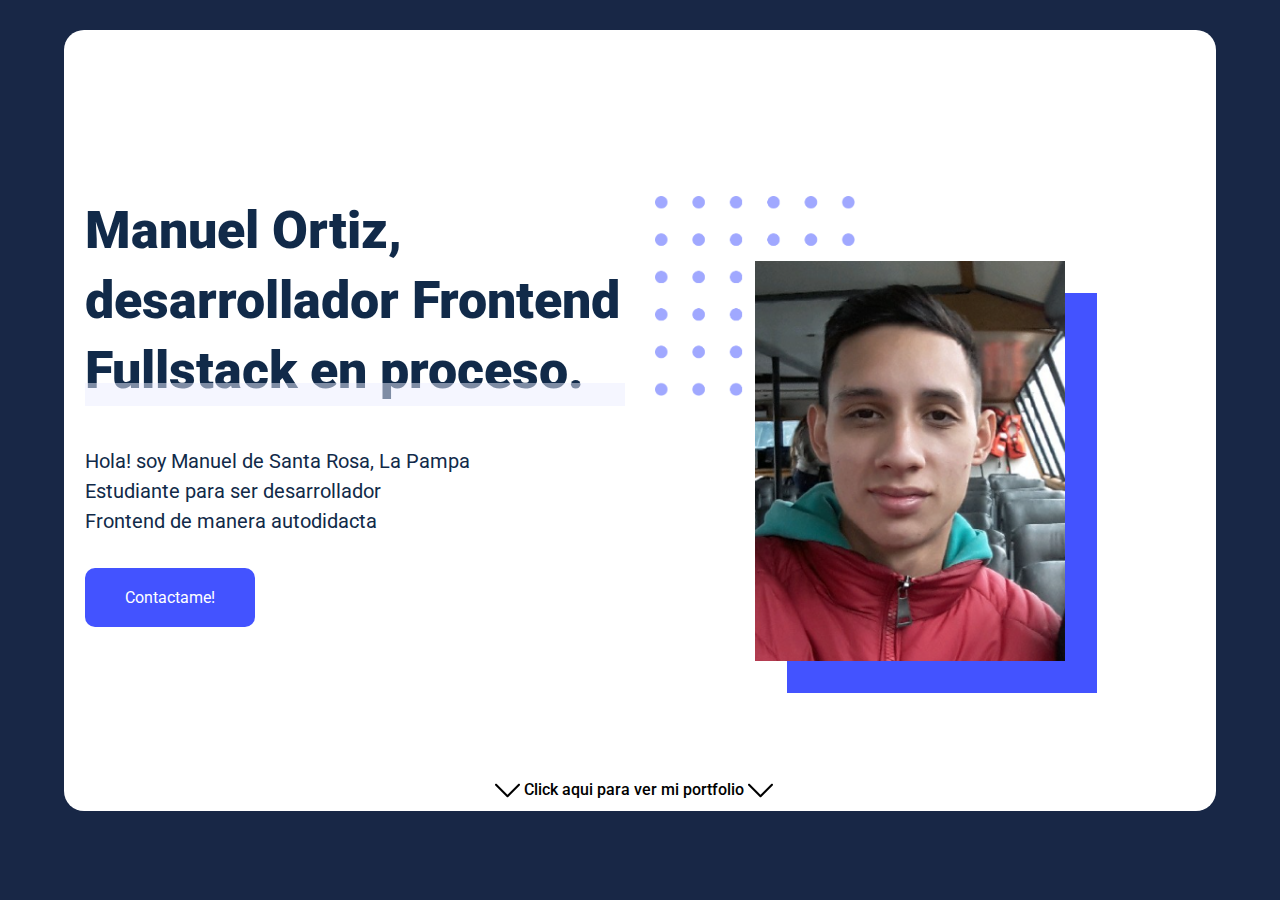
==== index2.html @ f8939128 "Edicion final" ====
<!DOCTYPE html>
<html lang="en">
<head>
    <meta charset="UTF-8">
    <meta name="viewport" content="width=device-width, initial-scale=1.0">
    <link rel="stylesheet" href="estilos.css">
    <link rel="stylesheet" href="https://maxcdn.bootstrapcdn.com/bootstrap/4.0.0/css/bootstrap.min.css" integrity="sha384-Gn5384xqQ1aoWXA+058RXPxPg6fy4IWvTNh0E263XmFcJlSAwiGgFAW/dAiS6JXm" crossorigin="anonymous">
    <link rel="stylesheet" href="https://use.fontawesome.com/releases/v5.15.1/css/all.css" integrity="sha384-vp86vTRFVJgpjF9jiIGPEEqYqlDwgyBgEF109VFjmqGmIY/Y4HV4d3Gp2irVfcrp" crossorigin="anonymous">
    <title>Challenge 1 DevRock</title>
</head>
<body>
    <main>
        <!--NAVBAR-->
        <header>
            <ul class="iconitos">
                <li class="icon"><a href="https://www.linkedin.com/in/manuel-ortiz-547781137/" target="_blank"><i class="fab fa-linkedin-in"></i></a></li>
                <li class="icon"><a href="https://dribbble.com/" target="_blank"><i class="fab fa-behance"></i></a></li>
                <li class="icon"><a href="https://dribbble.com/manu-ortiz" target="_blank"><i class="fab fa-dribbble"></i></a></li>
                <li class="icon"><a href="https://www.instagram.com/maanu_ortiz/" target="_blank"><i class="fab fa-instagram-square"></i></a></li>
                <li class="icon"><a href="https://twitter.com/Manu_Ortiiz" target="_blank"><i class="fab fa-twitter-square"></i></a></li>
                <li class="icon mr-5"><a href="mailto:manuel.ortiz796@gmail.com" target="_blank"><i class="fas fa-envelope"></i></a></li>
            </ul>
        </header>

        <!--CONTENIDO-->
        <div class="container" id="contenido">
            <div class="row">
                <div class="col-md-6" id="about_me">
                    <h1 class="Titulo">Manuel Ortiz,<br>
                         desarrollador Frontend Fullstack 
                          en proceso.
                        <div class="sombreado"></div>
                    </h1>
                    <p class="parrafo">
                        Hola! soy Manuel de Santa Rosa, La Pampa <br>
                        Estudiante para ser desarrollador <br>
                        Frontend de manera autodidacta
                    </p>

                    <a href="" target="_blank
                    ">Contactame!</a>
                </div>
                <div class="col-md-6" id="foto">
                    <img src="./images/puntos-personal.png" alt="puntos" height="200px" class="cuadricula">
                    <img src="./images/yo.png" alt="Personal" height="400px" width="310px" class="fotomia">
                </div>
            </div>
            <div id="portfolio">
                <h6 class="click text-black align-self-center" id="contenido">
                   <a href=""> <img src="./images/down-arrow.svg" width="25" height="25">
                    Click aqui para ver mi portfolio 
                    <img src="./images/down-arrow.svg" width="25" height="25">
                </h6></a>
            </div>
        </div>
    </main>

<script src="https://code.jquery.com/jquery-3.2.1.slim.min.js" integrity="sha384-KJ3o2DKtIkvYIK3UENzmM7KCkRr/rE9/Qpg6aAZGJwFDMVNA/GpGFF93hXpG5KkN" crossorigin="anonymous"></script>
<script src="https://cdnjs.cloudflare.com/ajax/libs/popper.js/1.12.9/umd/popper.min.js" integrity="sha384-ApNbgh9B+Y1QKtv3Rn7W3mgPxhU9K/ScQsAP7hUibX39j7fakFPskvXusvfa0b4Q" crossorigin="anonymous"></script>
<script src="https://maxcdn.bootstrapcdn.com/bootstrap/4.0.0/js/bootstrap.min.js" integrity="sha384-JZR6Spejh4U02d8jOt6vLEHfe/JQGiRRSQQxSfFWpi1MquVdAyjUar5+76PVCmYl" crossorigin="anonymous"></script>
</body>
</html>
---- estilos.css ----
@import url('https://fonts.googleapis.com/css2?family=Roboto:wght@100&display=swap');

*{
    margin: 0px;
    padding: 0px;
}

body{
    background-color: #182746 !important;
}

main{   /*Contenedor de todo*/
    background-color: #ffffff; /*color de fondo*/
    width: 90%; /*ancho del contenedor*/
    min-height: 600px; /*altura minima*/
    margin: 30px auto;  /*margen de los 4 lados*/
    border-radius: 20px; /*bordes de las esquinas*/
}

header{ /*navbar*/
    padding-top: 50px;  
    padding-bottom: 100px; 
}

.iconitos{  /*caja de iconos*/
    list-style: none;          
    display: flex;
    justify-content: flex-end;
}

.icon{  /*icono individual*/
    display: inline-block;
    margin-right: 30px;
}

.icon a {   /*enlace de icono quita subrayado*/
    text-decoration: none;
}

.icon a i{ /*color y tamaño icono*/
    color: #182746;
    font-size: 38px;
}

#contenido .row #about_me .Titulo, 
#contenido .row #about_me .parrafo{ /*color y tipo de letra de parrafo*/
    color: #112a49;
    font-family: 'Roboto', sans-serif;
}

#contenido .row #about_me .Titulo{  /*estilo h1*/
    font-weight: 900;
    font-size: 52px;
    line-height: 70px;
    margin-bottom: 40px;
    z-index: 10000px;
    position: relative;
}

#contenido .row #about_me .Titulo .sombreado{   /*sombreado h1*/
    position: absolute;
    width: 100%;
    height: 23px;
    bottom: 0;
    background-color: #ecedff;
    z-index: -1000px;
    opacity: 50%;
}

#contenido .row #about_me .parrafo{ /*tamaño letra y margen inferior parrafo*/
    font-size: 20px;
    margin-bottom: 50px;
}

#contenido .row #about_me a{    /*estilo boton*/
    background-color:rgba(67,83,255,1);
    text-decoration: none;
    color: #ffffff;
    font-weight: initial;
    padding: 20px 40px;
    border-radius: 10px;
}

#contenido .row #foto { /*div de foto mia*/
    position: relative;
    margin-bottom: 51%;
}

#contenido .row #foto .cuadricula{ /*cuadricula puntos*/
    position: absolute;
    z-index: -1000px;
}

#contenido .row #foto .fotomia{ /*estilo a foto*/
    position: absolute;
    z-index: 1000px;
    top: 65px;
    left: 115px;
    -webkit-box-shadow: 32px 32px 0px 0px rgba(67,83,255,1);
    -moz-box-shadow: 32px 32px 0px 0px rgba(67,83,255,1);
    box-shadow: 32px 32px 0px 0px rgba(67,83,255,1);
}

#portfolio{ /*h6 abajo*/
    display: flex;
    padding-left: 410px;
  
}

#portfolio a{ /*flechas h6*/
    text-decoration: none;
    color: black;
    font-family: 'Roboto', sans-serif;
}


@media (max-width: 575.98px) { 
    main{
        background-color: #ffffff;
        width: 95%;
        min-height:900px;
        margin: 30px auto;
        border-radius: 5px;
    }
    
    header{
        padding-top: 50px;
        padding-bottom: 70px;
    }
    
    .iconitos{
        list-style: none;
        display: flex;
        justify-content: center;
    }
    
    .icon{
        display: inline-block;
        margin-right: 30px;
    }
    
    .icon a {
        text-decoration: none;
    }
    
    .icon a i{
        color: #112a49;
        font-size: 30px;
    }
    
    #contenido .row #about_me .Titulo, 
    #contenido .row #about_me .parrafo{
        color: #112a49;
        font-family: 'Roboto', sans-serif;
    }
    
    #contenido .row #about_me .Titulo{
        font-weight: 900;
        font-size: 52px;
        line-height: 70px;
        margin-bottom: 40px;
        z-index: 10000px;
        position: relative;
    }
    
    #contenido .row #about_me .Titulo .sombreado{
        position: absolute;
        width: 100%;
        height: 23px;
        bottom: 0;
        background-color: #ecedff;
        z-index: -1000px;
        opacity: 50%;
    }
    
    #contenido .row #about_me .parrafo{
        font-size: 20px;
        margin-bottom: 50px;
    }
    
    #contenido .row #about_me a{
        background-color: #4353ff;
        text-decoration: none;
        color: #ffffff;
        font-weight: bolder;
        padding: 20px 40px;
        border-radius: 5px;
    }
    
    #contenido .row #foto {
        position: relative;
        margin:20px 50px 51% 50px;
        display: none;
    }
    
    #contenido .row #foto .cuadricula{
        position: absolute;
        z-index: -1000px;
        height: 100px;
        margin-top: 20px;
    }
    
    #contenido .row #foto .fotomia{ 
        position: absolute;
        height: 200px;
        width: 135px;
        z-index: 1000px;
        top: 50px;
        left: 70px;
        -webkit-box-shadow: 32px 32px 0px 0px rgba(67,83,255,1);
        -moz-box-shadow: 32px 32px 0px 0px rgba(67,83,255,1);
        box-shadow: 32px 32px 0px 0px rgba(67,83,255,1);
    }
 }


@media (min-width: 576px) and (max-width: 767.98px) {  }


@media (min-width: 768px) and (max-width: 991.98px) {  }


@media (min-width: 992px) and (max-width: 1199.98px) { }


@media (min-width: 1200px) {  }
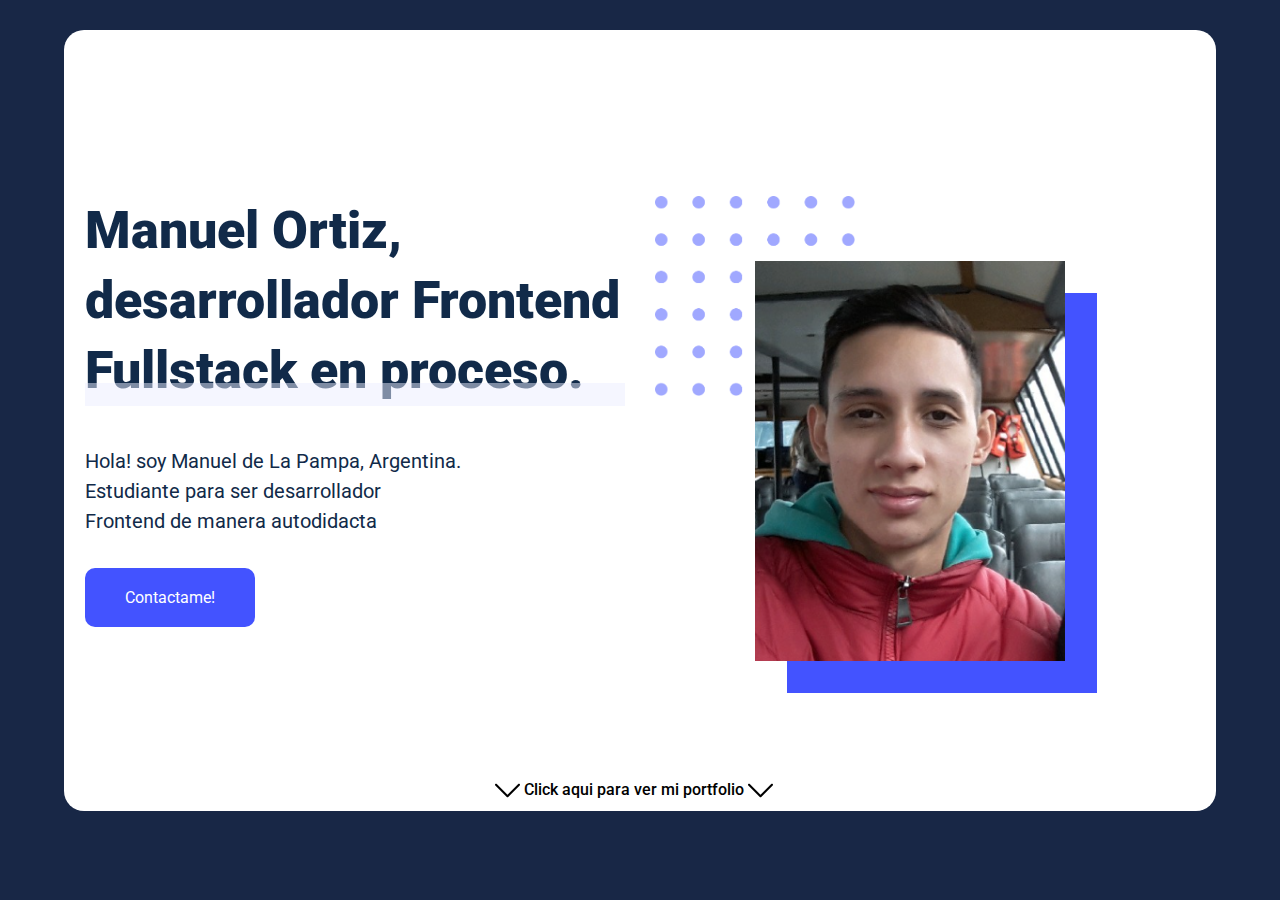
==== commit 1aeed041: "Update index2.html" ====
--- a/index2.html
+++ b/index2.html
@@ -33,7 +33,7 @@
                         <div class="sombreado"></div>
                     </h1>
                     <p class="parrafo">
-                        Hola! soy Manuel de Santa Rosa, La Pampa <br>
+                        Hola! soy Manuel de La Pampa, Argentina. <br>
                         Estudiante para ser desarrollador <br>
                         Frontend de manera autodidacta
                     </p>
